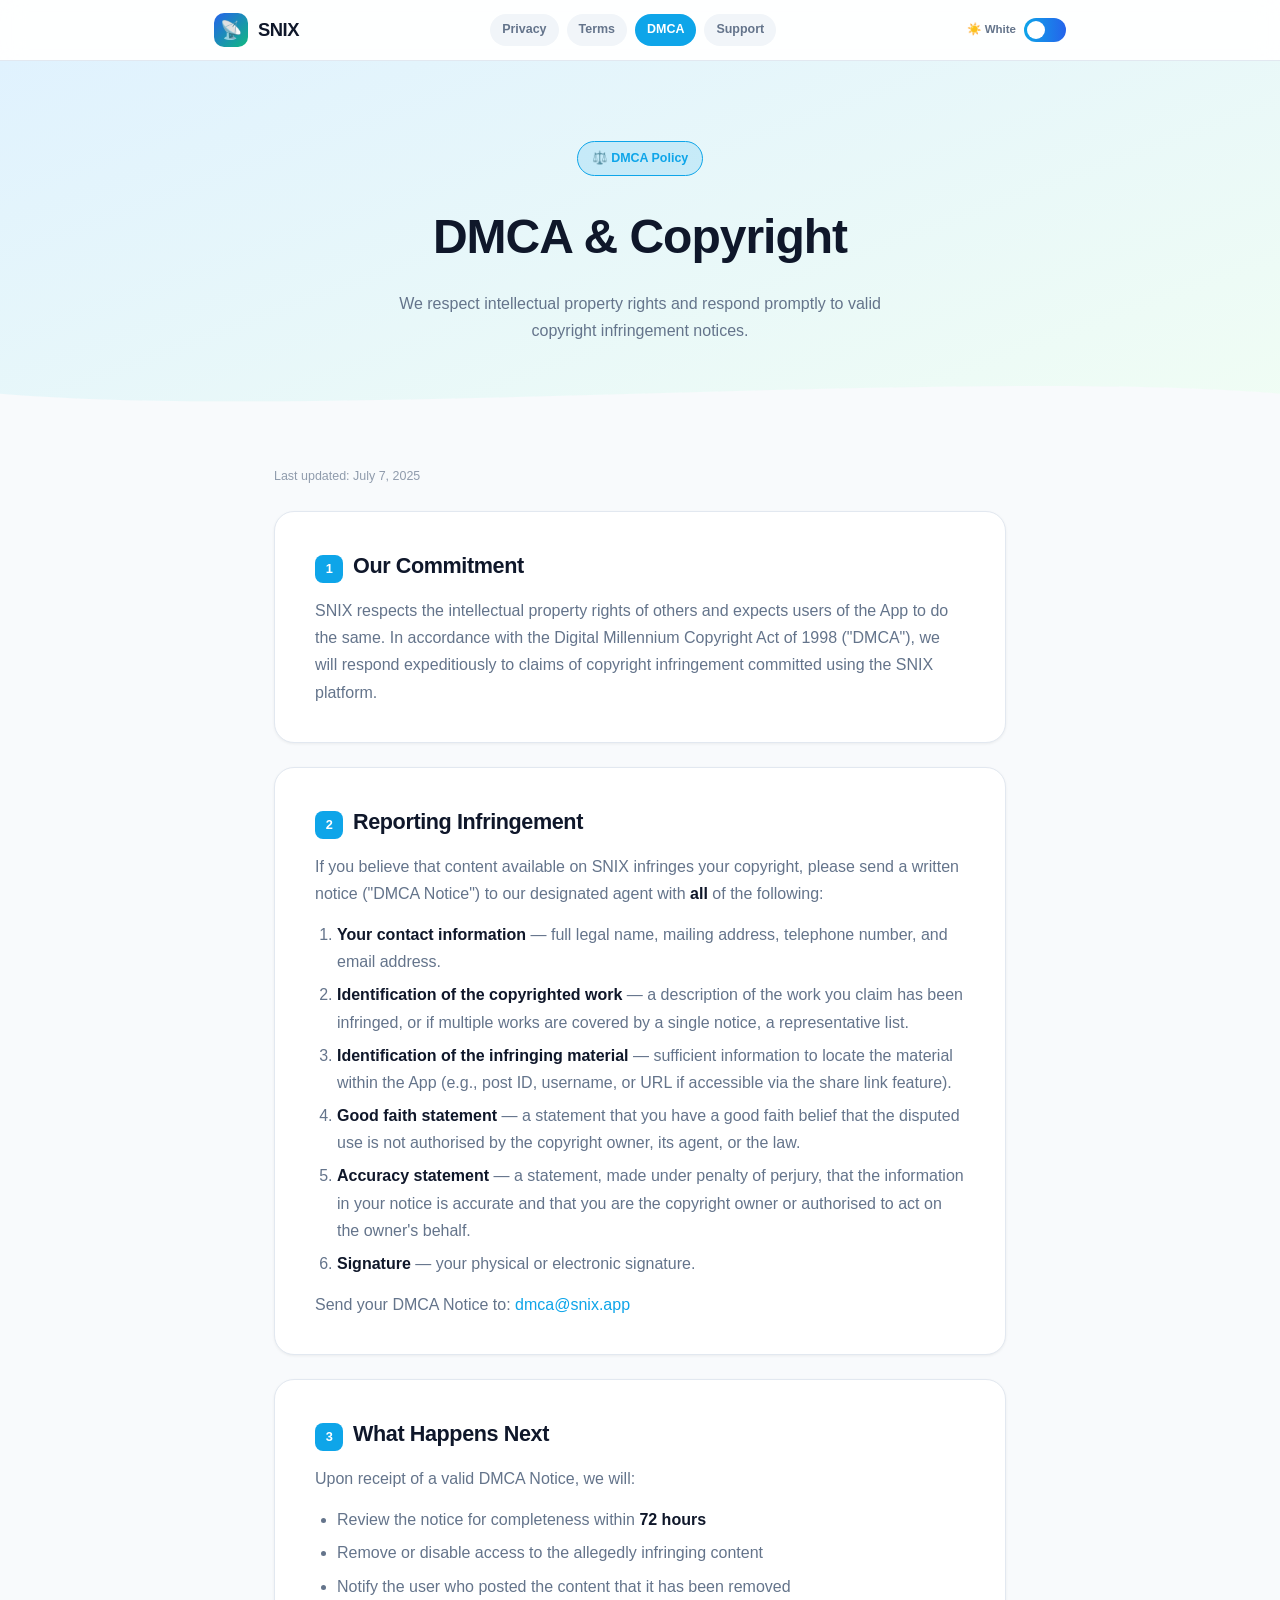
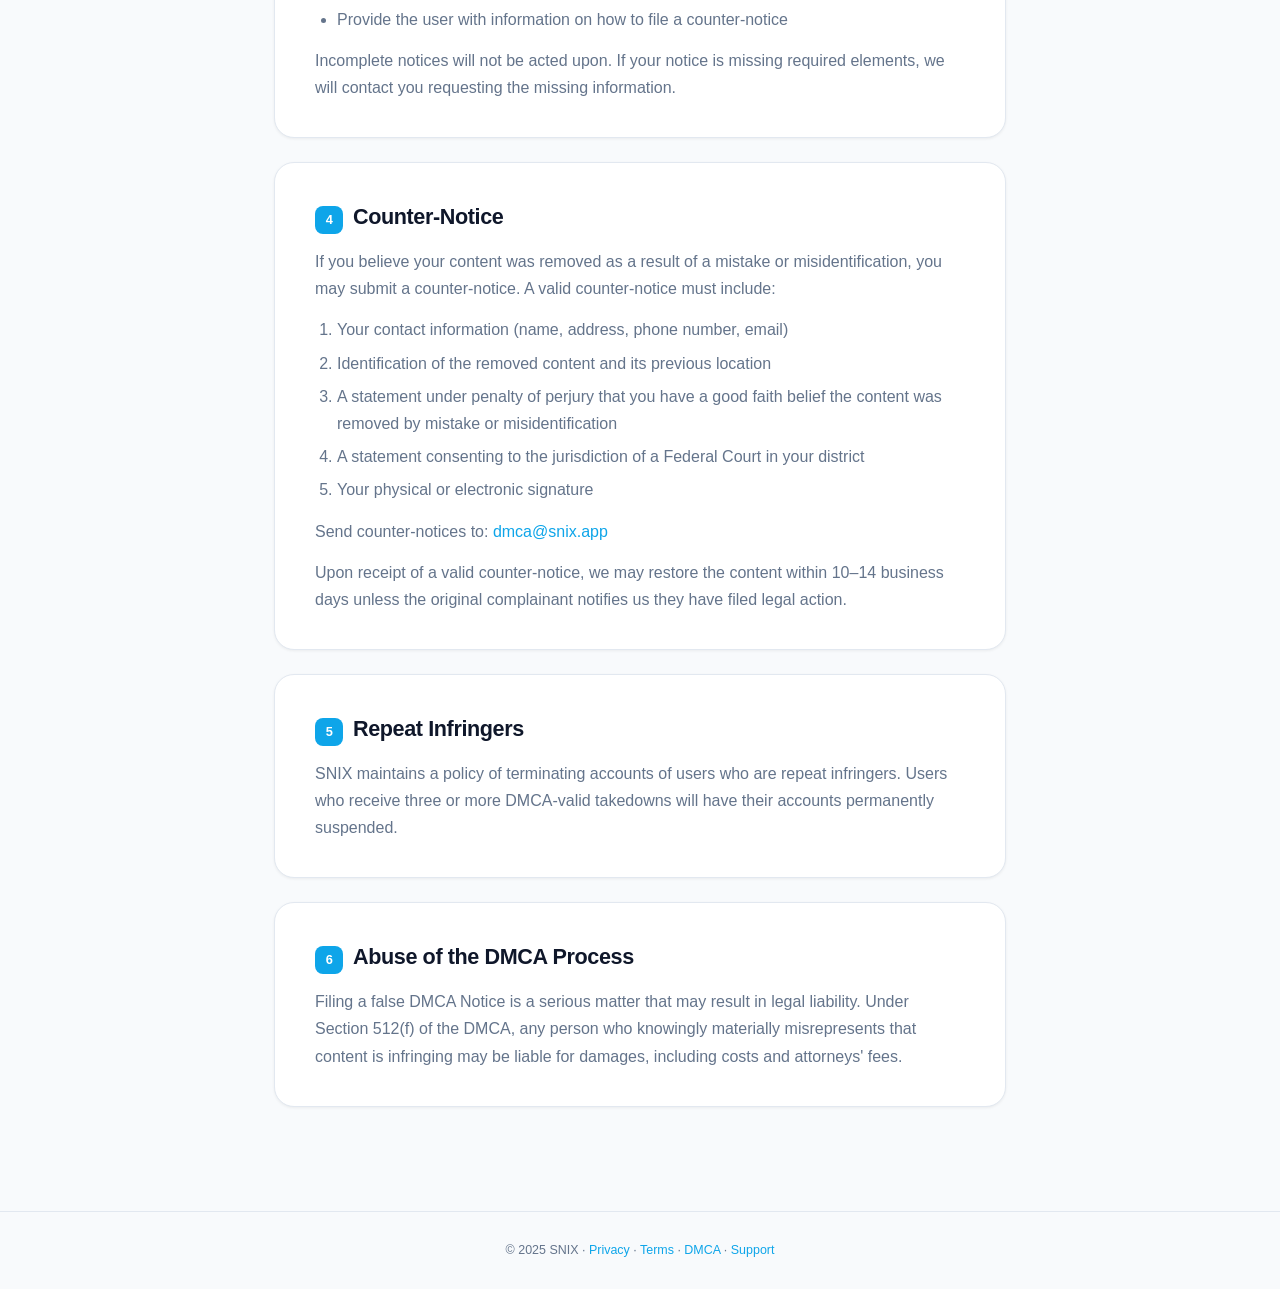
==== dmca.html @ 52268163 "initial: SNIX legal & support site Pages: Privacy Policy, Terms of Service, DMCA, Support, index hub" ====
<!DOCTYPE html>
<html lang="en">
<head>
  <meta charset="UTF-8" />
  <meta name="viewport" content="width=device-width, initial-scale=1.0" />
  <title>DMCA Policy — SNIX</title>
  <link rel="stylesheet" href="style.css" />
  <script src="theme.js"></script>
</head>
<body>
  <nav>
    <div class="nav-inner">
      <a href="index.html" class="nav-logo">
        <div class="logo-mark">📡</div>
        SNIX
      </a>
      <div class="nav-links">
        <a href="privacy.html">Privacy</a>
        <a href="terms.html">Terms</a>
        <a href="dmca.html" class="active">DMCA</a>
        <a href="support.html">Support</a>
      </div>
      <div class="theme-toggle-wrap">
        <span class="theme-label">☀️ White</span>
        <button class="theme-toggle" aria-label="Toggle theme" title="Toggle theme"></button>
      </div>
    </div>
  </nav>

  <div class="hero">
    <div class="badge">⚖️ DMCA Policy</div>
    <h1>DMCA &amp; Copyright</h1>
    <p>We respect intellectual property rights and respond promptly to valid copyright infringement notices.</p>
    <svg class="hero-wave" viewBox="0 0 1440 60" fill="none" xmlns="http://www.w3.org/2000/svg" preserveAspectRatio="none">
      <path d="M0,30 C360,60 1080,0 1440,30 L1440,60 L0,60 Z" fill="var(--bg)"/>
    </svg>
  </div>

  <div class="page-wrap">
    <p class="meta">Last updated: July 7, 2025</p>

    <div class="card">
      <h2><span class="num">1</span>Our Commitment</h2>
      <p>
        SNIX respects the intellectual property rights of others and expects users of the App to do the same.
        In accordance with the Digital Millennium Copyright Act of 1998 ("DMCA"), we will respond
        expeditiously to claims of copyright infringement committed using the SNIX platform.
      </p>
    </div>

    <div class="card">
      <h2><span class="num">2</span>Reporting Infringement</h2>
      <p>
        If you believe that content available on SNIX infringes your copyright, please send a written
        notice ("DMCA Notice") to our designated agent with <strong>all</strong> of the following:
      </p>
      <ol>
        <li>
          <strong>Your contact information</strong> — full legal name, mailing address, telephone number, and email address.
        </li>
        <li>
          <strong>Identification of the copyrighted work</strong> — a description of the work you claim has been infringed,
          or if multiple works are covered by a single notice, a representative list.
        </li>
        <li>
          <strong>Identification of the infringing material</strong> — sufficient information to locate the material within the App
          (e.g., post ID, username, or URL if accessible via the share link feature).
        </li>
        <li>
          <strong>Good faith statement</strong> — a statement that you have a good faith belief that the disputed use is not
          authorised by the copyright owner, its agent, or the law.
        </li>
        <li>
          <strong>Accuracy statement</strong> — a statement, made under penalty of perjury, that the information in your
          notice is accurate and that you are the copyright owner or authorised to act on the owner's behalf.
        </li>
        <li>
          <strong>Signature</strong> — your physical or electronic signature.
        </li>
      </ol>
      <p>Send your DMCA Notice to: <a href="mailto:dmca@snix.app">dmca@snix.app</a></p>
    </div>

    <div class="card">
      <h2><span class="num">3</span>What Happens Next</h2>
      <p>Upon receipt of a valid DMCA Notice, we will:</p>
      <ul>
        <li>Review the notice for completeness within <strong>72 hours</strong></li>
        <li>Remove or disable access to the allegedly infringing content</li>
        <li>Notify the user who posted the content that it has been removed</li>
        <li>Provide the user with information on how to file a counter-notice</li>
      </ul>
      <p>
        Incomplete notices will not be acted upon. If your notice is missing required elements, we will
        contact you requesting the missing information.
      </p>
    </div>

    <div class="card">
      <h2><span class="num">4</span>Counter-Notice</h2>
      <p>
        If you believe your content was removed as a result of a mistake or misidentification, you may
        submit a counter-notice. A valid counter-notice must include:
      </p>
      <ol>
        <li>Your contact information (name, address, phone number, email)</li>
        <li>Identification of the removed content and its previous location</li>
        <li>A statement under penalty of perjury that you have a good faith belief the content was removed by mistake or misidentification</li>
        <li>A statement consenting to the jurisdiction of a Federal Court in your district</li>
        <li>Your physical or electronic signature</li>
      </ol>
      <p>Send counter-notices to: <a href="mailto:dmca@snix.app">dmca@snix.app</a></p>
      <p>
        Upon receipt of a valid counter-notice, we may restore the content within 10–14 business days
        unless the original complainant notifies us they have filed legal action.
      </p>
    </div>

    <div class="card">
      <h2><span class="num">5</span>Repeat Infringers</h2>
      <p>
        SNIX maintains a policy of terminating accounts of users who are repeat infringers. Users who
        receive three or more DMCA-valid takedowns will have their accounts permanently suspended.
      </p>
    </div>

    <div class="card">
      <h2><span class="num">6</span>Abuse of the DMCA Process</h2>
      <p>
        Filing a false DMCA Notice is a serious matter that may result in legal liability. Under Section
        512(f) of the DMCA, any person who knowingly materially misrepresents that content is infringing
        may be liable for damages, including costs and attorneys' fees.
      </p>
    </div>
  </div>

  <footer>
    <p>© 2025 SNIX · <a href="privacy.html">Privacy</a> · <a href="terms.html">Terms</a> · <a href="dmca.html">DMCA</a> · <a href="support.html">Support</a></p>
  </footer>
</body>
</html>
---- style.css ----
/* ── Reset & Base ─────────────────────────────────────────────────── */
*, *::before, *::after { box-sizing: border-box; margin: 0; padding: 0; }
html { scroll-behavior: smooth; }
body {
  font-family: -apple-system, BlinkMacSystemFont, 'Segoe UI', 'Inter', sans-serif;
  font-size: 16px;
  line-height: 1.7;
  min-height: 100svh;
  transition: background-color 0.3s ease, color 0.3s ease;
}

/* ── WHITE theme (default) ────────────────────────────────────────── */
:root {
  --bg:         #f8fafc;
  --bg-card:    #ffffff;
  --bg-nav:     rgba(255,255,255,0.85);
  --border:     #e2e8f0;
  --text:       #0f172a;
  --text-muted: #64748b;
  --accent:     #0ea5e9;
  --accent-2:   #0284c7;
  --accent-glow:rgba(14,165,233,0.15);
  --pill-bg:    #f1f5f9;
  --pill-text:  #334155;
  --hero-from:  #e0f2fe;
  --hero-to:    #f0fdf4;
  --wave-fill:  #bae6fd;
}

/* ── OCEAN theme ──────────────────────────────────────────────────── */
[data-theme="ocean"] {
  --bg:         #060f23;
  --bg-card:    #172554;
  --bg-nav:     rgba(6,15,35,0.9);
  --border:     #1e40af;
  --text:       #eff6ff;
  --text-muted: #93c5fd;
  --accent:     #38bdf8;
  --accent-2:   #0ea5e9;
  --accent-glow:rgba(56,189,248,0.2);
  --pill-bg:    #1e3a8a;
  --pill-text:  #bfdbfe;
  --hero-from:  #0c1a3a;
  --hero-to:    #0f2a4a;
  --wave-fill:  #1e3a8a;
}

body { background: var(--bg); color: var(--text); }

/* ── Navigation ───────────────────────────────────────────────────── */
nav {
  position: sticky; top: 0; z-index: 100;
  background: var(--bg-nav);
  backdrop-filter: blur(12px);
  border-bottom: 1px solid var(--border);
}
.nav-inner {
  max-width: 900px; margin: 0 auto;
  padding: 0 24px;
  height: 60px;
  display: flex; align-items: center; justify-content: space-between;
  gap: 16px;
}
.nav-logo {
  display: flex; align-items: center; gap: 10px;
  text-decoration: none; color: var(--text); font-weight: 900;
  font-size: 1.15rem; letter-spacing: -0.5px;
}
.nav-logo .logo-mark {
  width: 34px; height: 34px; border-radius: 10px;
  background: linear-gradient(135deg, #2563eb, #10b981);
  display: flex; align-items: center; justify-content: center;
  font-size: 18px; flex-shrink: 0;
}
.nav-links {
  display: flex; align-items: center; gap: 8px; flex-wrap: wrap;
}
.nav-links a {
  padding: 5px 12px; border-radius: 20px;
  font-size: 0.78rem; font-weight: 600;
  color: var(--text-muted); text-decoration: none;
  background: var(--pill-bg); transition: all 0.2s;
}
.nav-links a:hover, .nav-links a.active {
  background: var(--accent); color: #fff;
}

/* ── Theme toggle ─────────────────────────────────────────────────── */
.theme-toggle {
  width: 42px; height: 24px; border-radius: 12px;
  border: none; cursor: pointer; position: relative;
  background: linear-gradient(90deg, #0ea5e9, #2563eb);
  flex-shrink: 0; transition: opacity 0.2s;
}
.theme-toggle::after {
  content: "";
  position: absolute; top: 3px; left: 3px;
  width: 18px; height: 18px; border-radius: 50%;
  background: #fff; transition: transform 0.25s ease;
}
[data-theme="ocean"] .theme-toggle::after { transform: translateX(18px); }
.theme-toggle-wrap { display: flex; align-items: center; gap: 8px; }
.theme-label { font-size: 0.72rem; font-weight: 600; color: var(--text-muted); white-space: nowrap; }

/* ── Hero ─────────────────────────────────────────────────────────── */
.hero {
  background: linear-gradient(160deg, var(--hero-from), var(--hero-to));
  padding: 80px 24px 60px;
  text-align: center;
  position: relative; overflow: hidden;
}
.hero-wave {
  position: absolute; bottom: -2px; left: 0; width: 100%;
}
.hero h1 { font-size: clamp(1.8rem, 5vw, 3rem); font-weight: 900; letter-spacing: -1px; color: var(--text); }
.hero p  { margin-top: 12px; font-size: 1rem; color: var(--text-muted); max-width: 520px; margin-left: auto; margin-right: auto; }
.hero .badge {
  display: inline-flex; align-items: center; gap: 6px;
  padding: 6px 14px; border-radius: 20px; font-size: 0.78rem; font-weight: 700;
  background: var(--accent-glow); color: var(--accent);
  border: 1px solid var(--accent); margin-bottom: 20px;
}

/* ── Page layout ──────────────────────────────────────────────────── */
.page-wrap {
  max-width: 780px; margin: 0 auto;
  padding: 48px 24px 80px;
}
.card {
  background: var(--bg-card);
  border: 1px solid var(--border);
  border-radius: 20px;
  padding: 36px 40px;
  margin-bottom: 24px;
  box-shadow: 0 1px 3px rgba(0,0,0,0.06);
}
@media (max-width: 520px) { .card { padding: 24px 20px; } }

/* ── Typography ───────────────────────────────────────────────────── */
h1, h2, h3 { letter-spacing: -0.4px; }
h2 { font-size: 1.35rem; font-weight: 800; color: var(--text); margin-bottom: 12px; }
h2 .num {
  display: inline-flex; align-items: center; justify-content: center;
  width: 28px; height: 28px; border-radius: 8px;
  background: var(--accent); color: #fff; font-size: 0.8rem;
  margin-right: 10px; flex-shrink: 0;
}
h3 { font-size: 1rem; font-weight: 700; color: var(--text); margin: 20px 0 8px; }
p  { color: var(--text-muted); margin-bottom: 14px; }
p:last-child { margin-bottom: 0; }
ul, ol { padding-left: 22px; color: var(--text-muted); margin-bottom: 14px; }
li { margin-bottom: 6px; }
a  { color: var(--accent); text-decoration: none; }
a:hover { text-decoration: underline; }
strong { color: var(--text); font-weight: 700; }
.meta  { font-size: 0.78rem; color: var(--text-muted); margin-bottom: 24px; opacity: 0.7; }
hr { border: none; border-top: 1px solid var(--border); margin: 24px 0; }

/* ── Index page cards ─────────────────────────────────────────────── */
.index-grid {
  display: grid; grid-template-columns: repeat(auto-fill, minmax(240px, 1fr));
  gap: 16px; margin-top: 32px;
}
.index-card {
  display: flex; flex-direction: column; gap: 8px;
  background: var(--bg-card);
  border: 1px solid var(--border); border-radius: 18px;
  padding: 24px; text-decoration: none;
  transition: all 0.2s; position: relative; overflow: hidden;
}
.index-card:hover {
  transform: translateY(-2px);
  box-shadow: 0 8px 24px var(--accent-glow);
  border-color: var(--accent);
  text-decoration: none;
}
.index-card .icon {
  font-size: 1.8rem; margin-bottom: 4px;
}
.index-card h3 { font-size: 1rem; font-weight: 800; color: var(--text); margin: 0 0 4px; }
.index-card p  { font-size: 0.8rem; color: var(--text-muted); margin: 0; }

/* ── Footer ───────────────────────────────────────────────────────── */
footer {
  border-top: 1px solid var(--border);
  padding: 28px 24px;
  text-align: center; font-size: 0.78rem; color: var(--text-muted);
}
footer a { color: var(--accent); }
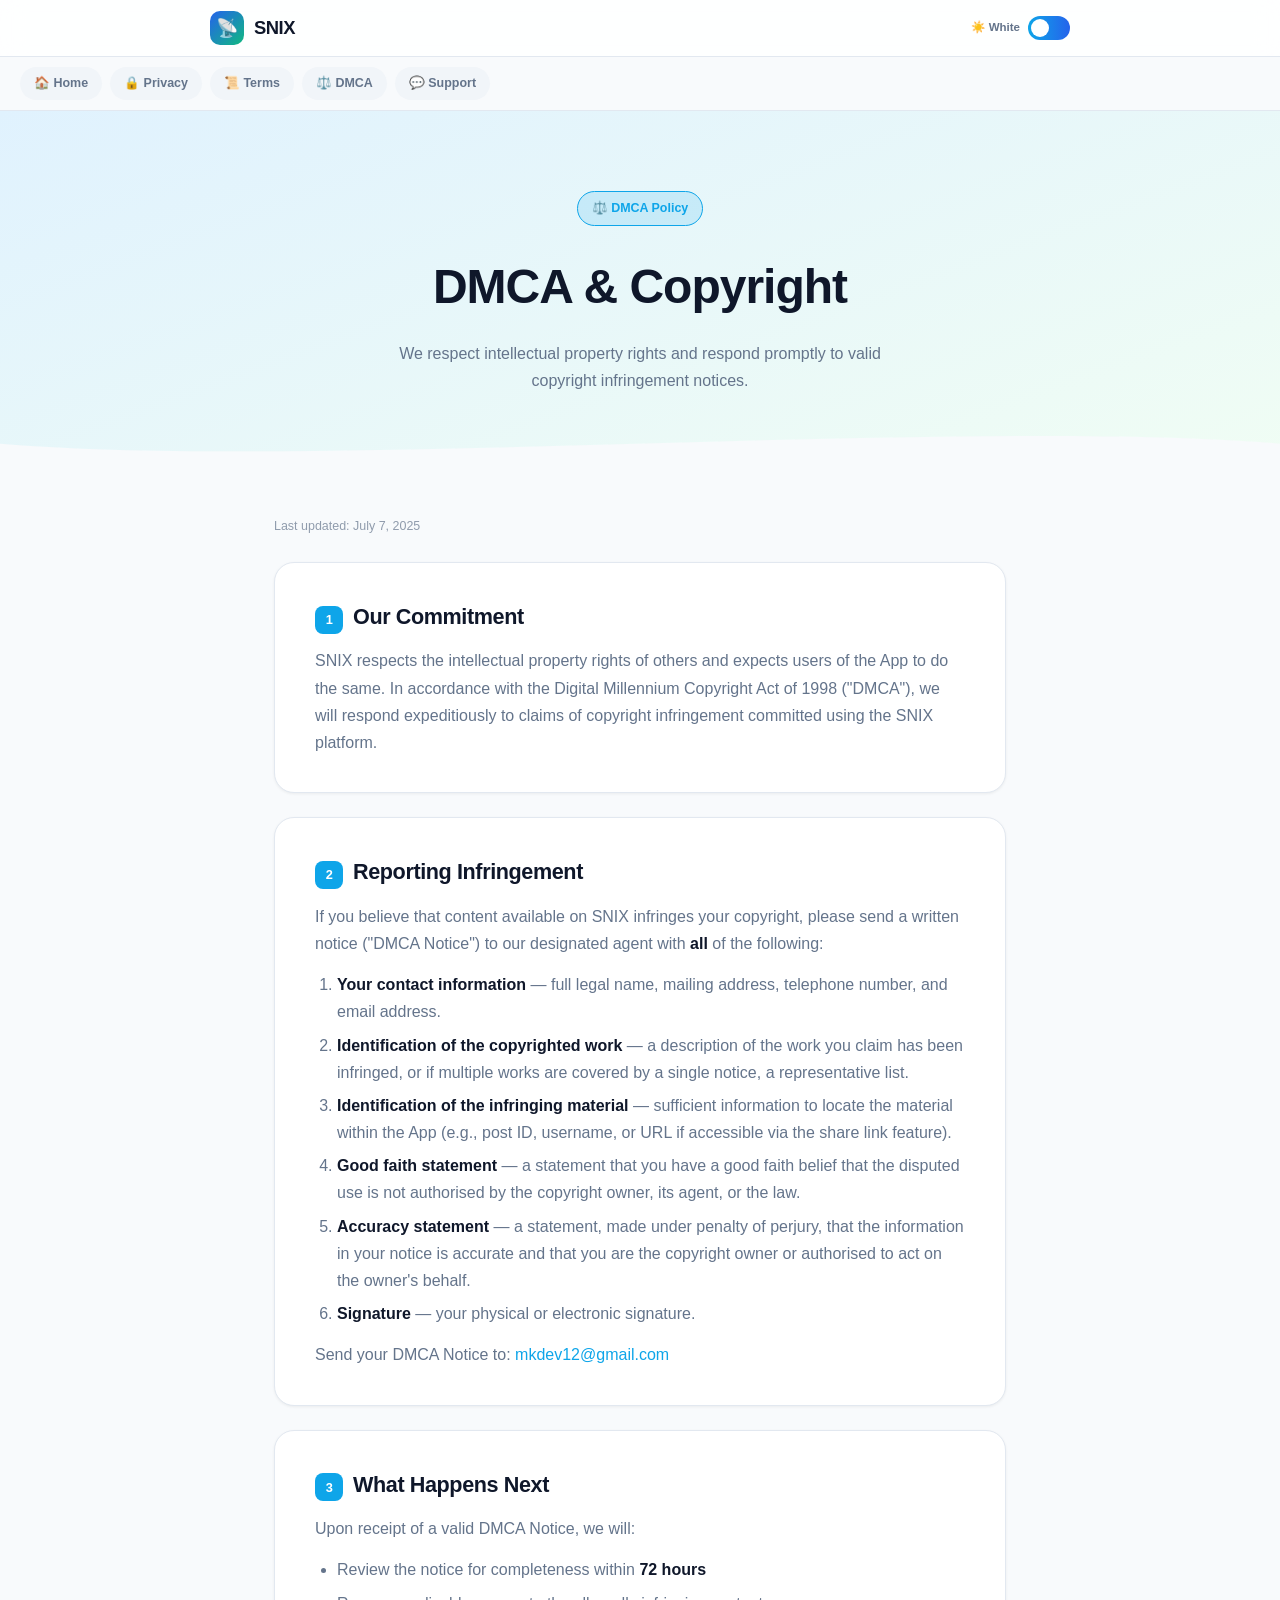
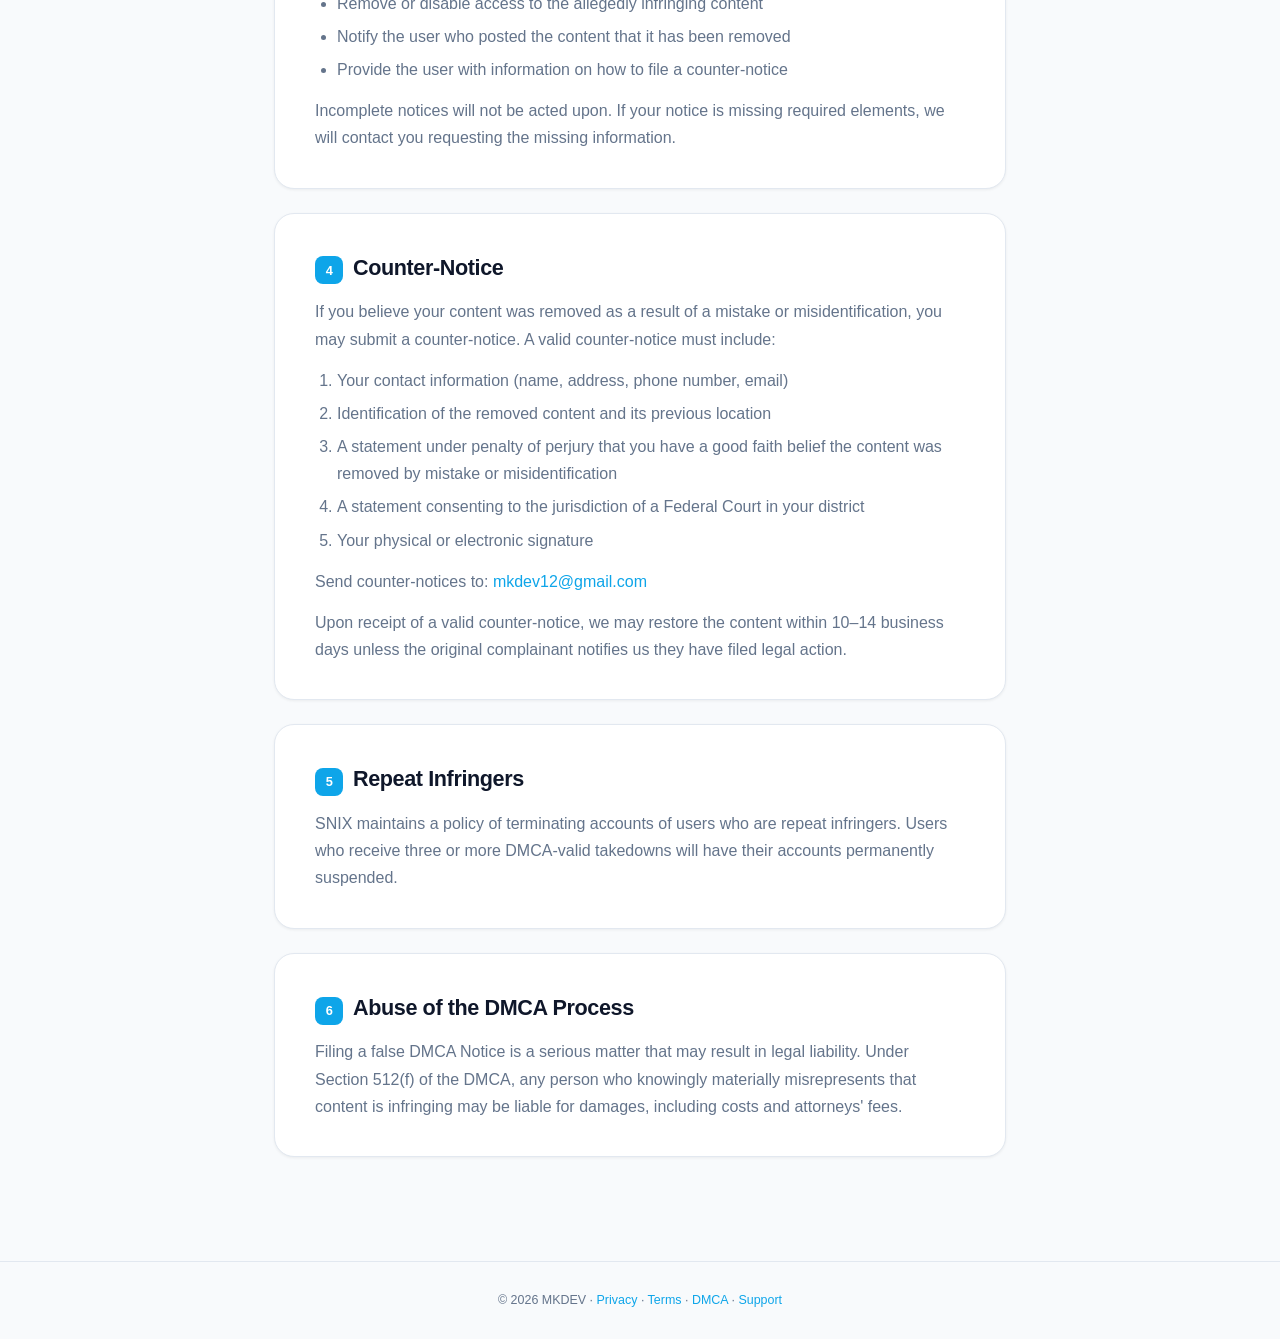
==== commit 51eea1e7: "fix: redirect loop, mobile nav, branding updates Redirect loop (ERR_TOO_MANY_REDIRECTS): - _redirect" ====
--- a/dmca.html
+++ b/dmca.html
@@ -14,18 +14,20 @@
         <div class="logo-mark">📡</div>
         SNIX
       </a>
-      <div class="nav-links">
-        <a href="privacy.html">Privacy</a>
-        <a href="terms.html">Terms</a>
-        <a href="dmca.html" class="active">DMCA</a>
-        <a href="support.html">Support</a>
-      </div>
       <div class="theme-toggle-wrap">
         <span class="theme-label">☀️ White</span>
         <button class="theme-toggle" aria-label="Toggle theme" title="Toggle theme"></button>
       </div>
     </div>
   </nav>
+
+  <div class="page-nav-bar">
+    <a href="index.html">🏠 Home</a>
+    <a href="privacy.html">🔒 Privacy</a>
+    <a href="terms.html">📜 Terms</a>
+    <a href="dmca.html">⚖️ DMCA</a>
+    <a href="support.html">💬 Support</a>
+  </div>
 
   <div class="hero">
     <div class="badge">⚖️ DMCA Policy</div>
@@ -78,7 +80,7 @@
           <strong>Signature</strong> — your physical or electronic signature.
         </li>
       </ol>
-      <p>Send your DMCA Notice to: <a href="mailto:dmca@snix.app">dmca@snix.app</a></p>
+      <p>Send your DMCA Notice to: <a href="mailto:mkdev12@gmail.com">mkdev12@gmail.com</a></p>
     </div>
 
     <div class="card">
@@ -109,7 +111,7 @@
         <li>A statement consenting to the jurisdiction of a Federal Court in your district</li>
         <li>Your physical or electronic signature</li>
       </ol>
-      <p>Send counter-notices to: <a href="mailto:dmca@snix.app">dmca@snix.app</a></p>
+      <p>Send counter-notices to: <a href="mailto:mkdev12@gmail.com">mkdev12@gmail.com</a></p>
       <p>
         Upon receipt of a valid counter-notice, we may restore the content within 10–14 business days
         unless the original complainant notifies us they have filed legal action.
@@ -135,7 +137,7 @@
   </div>
 
   <footer>
-    <p>© 2025 SNIX · <a href="privacy.html">Privacy</a> · <a href="terms.html">Terms</a> · <a href="dmca.html">DMCA</a> · <a href="support.html">Support</a></p>
+    <p>© 2026 MKDEV · <a href="privacy.html">Privacy</a> · <a href="terms.html">Terms</a> · <a href="dmca.html">DMCA</a> · <a href="support.html">Support</a></p>
   </footer>
 </body>
 </html>
--- a/style.css
+++ b/style.css
@@ -56,10 +56,10 @@
 }
 .nav-inner {
   max-width: 900px; margin: 0 auto;
-  padding: 0 24px;
-  height: 60px;
+  padding: 0 20px;
+  height: 56px;
   display: flex; align-items: center; justify-content: space-between;
-  gap: 16px;
+  gap: 12px;
 }
 .nav-logo {
   display: flex; align-items: center; gap: 10px;
@@ -72,17 +72,27 @@
   display: flex; align-items: center; justify-content: center;
   font-size: 18px; flex-shrink: 0;
 }
-.nav-links {
-  display: flex; align-items: center; gap: 8px; flex-wrap: wrap;
+
+/* ── Page quick-nav bar (below hero) ──────────────────────────────── */
+/* Replaces the old nav-links that cluttered the sticky header on mobile */
+.page-nav-bar {
+  display: flex; align-items: center; gap: 8px;
+  overflow-x: auto; -webkit-overflow-scrolling: touch;
+  padding: 10px 20px;
+  background: var(--bg);
+  border-bottom: 1px solid var(--border);
+  scrollbar-width: none;
 }
-.nav-links a {
-  padding: 5px 12px; border-radius: 20px;
-  font-size: 0.78rem; font-weight: 600;
+.page-nav-bar::-webkit-scrollbar { display: none; }
+.page-nav-bar a {
+  flex-shrink: 0;
+  padding: 6px 14px; border-radius: 20px;
+  font-size: 0.78rem; font-weight: 600; white-space: nowrap;
   color: var(--text-muted); text-decoration: none;
   background: var(--pill-bg); transition: all 0.2s;
 }
-.nav-links a:hover, .nav-links a.active {
-  background: var(--accent); color: #fff;
+.page-nav-bar a:hover, .page-nav-bar a.active {
+  background: var(--accent); color: #fff; text-decoration: none;
 }
 
 /* ── Theme toggle ─────────────────────────────────────────────────── */
